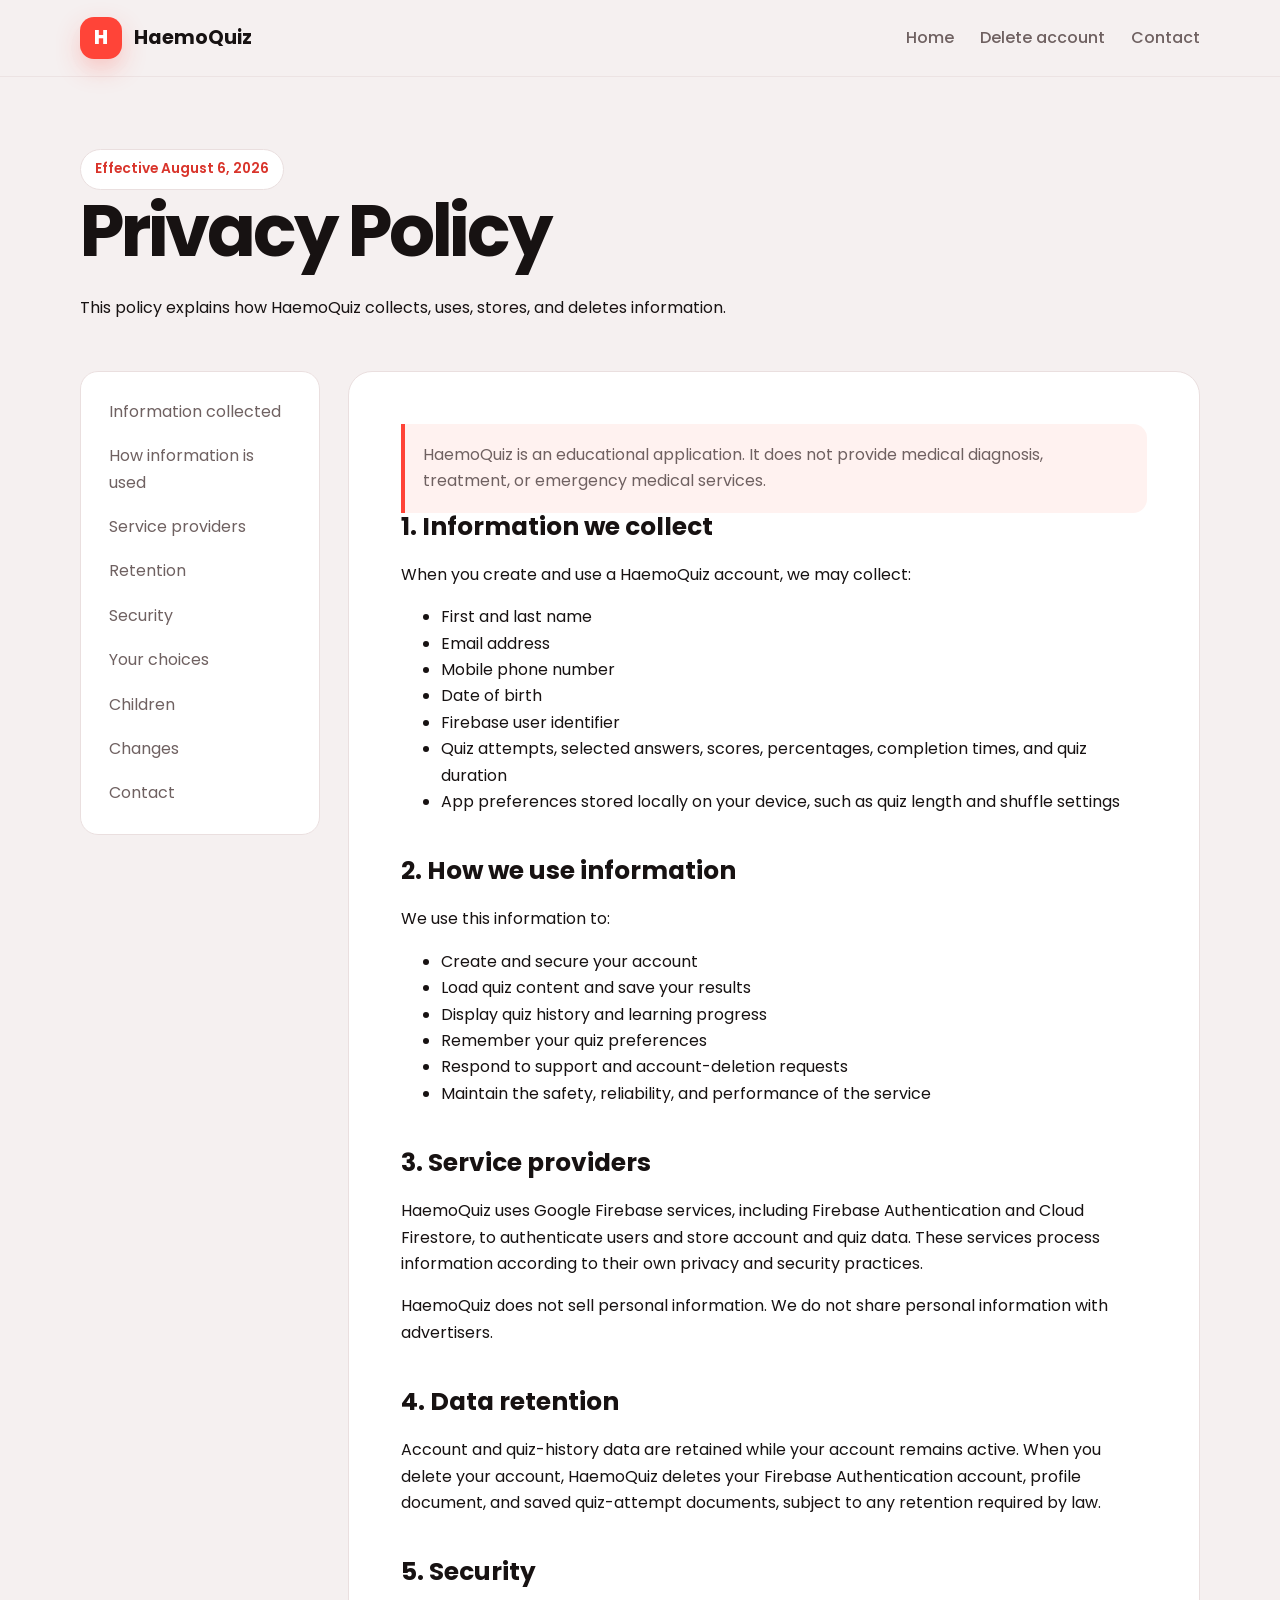
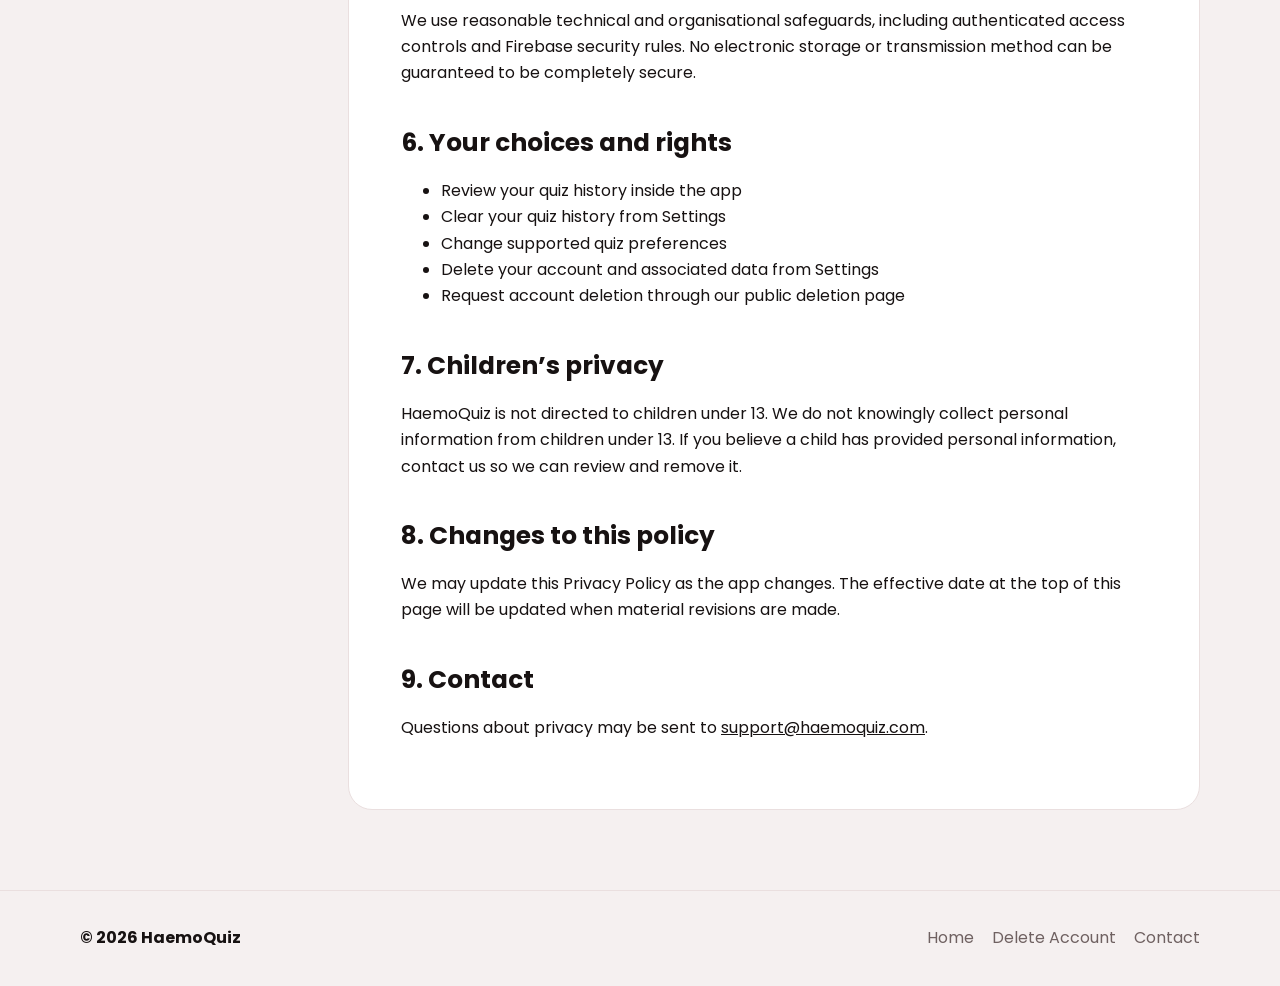
==== privacy-policy.html @ eb375ed3 "Publish HaemoQuiz website" ====
<!doctype html>
<html lang="en">
<head>
  <meta charset="utf-8">
  <meta name="viewport" content="width=device-width, initial-scale=1">
  <title>Privacy Policy — HaemoQuiz</title>
  <meta name="description" content="Privacy Policy for the HaemoQuiz mobile application.">
  <link rel="preconnect" href="https://fonts.googleapis.com">
  <link rel="preconnect" href="https://fonts.gstatic.com" crossorigin>
  <link href="https://fonts.googleapis.com/css2?family=Poppins:wght@400;500;600;700;800&display=swap" rel="stylesheet">
  <link rel="stylesheet" href="styles.css">
</head>
<body>
<header class="site-header"><div class="container nav"><a class="brand" href="index.html"><span class="brand-mark">H</span><span>HaemoQuiz</span></a><nav class="nav-links"><a href="index.html">Home</a><a href="delete-account.html">Delete account</a><a href="mailto:support@haemoquiz.com">Contact</a></nav></div></header>
<main>
  <section class="legal-hero"><div class="container"><span class="eyebrow">Effective August 6, 2026</span><h1>Privacy Policy</h1><p>This policy explains how HaemoQuiz collects, uses, stores, and deletes information.</p></div></section>
  <div class="container legal-layout">
    <aside class="legal-nav"><a href="#information">Information collected</a><a href="#use">How information is used</a><a href="#services">Service providers</a><a href="#retention">Retention</a><a href="#security">Security</a><a href="#choices">Your choices</a><a href="#children">Children</a><a href="#changes">Changes</a><a href="#contact">Contact</a></aside>
    <article class="legal-content">
      <div class="notice">HaemoQuiz is an educational application. It does not provide medical diagnosis, treatment, or emergency medical services.</div>
      <section id="information"><h2>1. Information we collect</h2><p>When you create and use a HaemoQuiz account, we may collect:</p><ul><li>First and last name</li><li>Email address</li><li>Mobile phone number</li><li>Date of birth</li><li>Firebase user identifier</li><li>Quiz attempts, selected answers, scores, percentages, completion times, and quiz duration</li><li>App preferences stored locally on your device, such as quiz length and shuffle settings</li></ul></section>
      <section id="use"><h2>2. How we use information</h2><p>We use this information to:</p><ul><li>Create and secure your account</li><li>Load quiz content and save your results</li><li>Display quiz history and learning progress</li><li>Remember your quiz preferences</li><li>Respond to support and account-deletion requests</li><li>Maintain the safety, reliability, and performance of the service</li></ul></section>
      <section id="services"><h2>3. Service providers</h2><p>HaemoQuiz uses Google Firebase services, including Firebase Authentication and Cloud Firestore, to authenticate users and store account and quiz data. These services process information according to their own privacy and security practices.</p><p>HaemoQuiz does not sell personal information. We do not share personal information with advertisers.</p></section>
      <section id="retention"><h2>4. Data retention</h2><p>Account and quiz-history data are retained while your account remains active. When you delete your account, HaemoQuiz deletes your Firebase Authentication account, profile document, and saved quiz-attempt documents, subject to any retention required by law.</p></section>
      <section id="security"><h2>5. Security</h2><p>We use reasonable technical and organisational safeguards, including authenticated access controls and Firebase security rules. No electronic storage or transmission method can be guaranteed to be completely secure.</p></section>
      <section id="choices"><h2>6. Your choices and rights</h2><ul><li>Review your quiz history inside the app</li><li>Clear your quiz history from Settings</li><li>Change supported quiz preferences</li><li>Delete your account and associated data from Settings</li><li>Request account deletion through our public deletion page</li></ul></section>
      <section id="children"><h2>7. Children’s privacy</h2><p>HaemoQuiz is not directed to children under 13. We do not knowingly collect personal information from children under 13. If you believe a child has provided personal information, contact us so we can review and remove it.</p></section>
      <section id="changes"><h2>8. Changes to this policy</h2><p>We may update this Privacy Policy as the app changes. The effective date at the top of this page will be updated when material revisions are made.</p></section>
      <section id="contact"><h2>9. Contact</h2><p>Questions about privacy may be sent to <a href="mailto:support@haemoquiz.com">support@haemoquiz.com</a>.</p></section>
    </article>
  </div>
</main>
<footer class="site-footer"><div class="container footer-grid"><strong>© 2026 HaemoQuiz</strong><div class="footer-links"><a href="index.html">Home</a><a href="delete-account.html">Delete Account</a><a href="mailto:support@haemoquiz.com">Contact</a></div></div></footer>
</body>
</html>
---- styles.css ----
:root {
  --primary: #ff4438;
  --primary-dark: #d9342b;
  --background: #f5f0f0;
  --surface: #ffffff;
  --text: #171212;
  --muted: #6f6161;
  --border: #eadfdf;
  --shadow: 0 18px 50px rgba(54, 28, 28, 0.10);
  --radius-lg: 28px;
  --radius-md: 18px;
  --max-width: 1120px;
}

* { box-sizing: border-box; }
html { scroll-behavior: smooth; }
body {
  margin: 0;
  font-family: "Poppins", system-ui, -apple-system, BlinkMacSystemFont, "Segoe UI", sans-serif;
  background: var(--background);
  color: var(--text);
  line-height: 1.65;
}
a { color: inherit; }
.container { width: min(calc(100% - 40px), var(--max-width)); margin: 0 auto; }
.site-header {
  position: sticky;
  top: 0;
  z-index: 50;
  background: rgba(245, 240, 240, 0.92);
  backdrop-filter: blur(16px);
  border-bottom: 1px solid rgba(234, 223, 223, 0.75);
}
.nav { min-height: 76px; display: flex; align-items: center; justify-content: space-between; gap: 24px; }
.brand { display: inline-flex; align-items: center; gap: 12px; text-decoration: none; font-size: 1.2rem; font-weight: 700; }
.brand-mark {
  width: 42px;
  height: 42px;
  border-radius: 14px;
  display: grid;
  place-items: center;
  background: var(--primary);
  color: #fff;
  font-weight: 800;
  box-shadow: 0 10px 25px rgba(255, 68, 56, 0.25);
}
.nav-links { display: flex; align-items: center; gap: 26px; }
.nav-links a { text-decoration: none; color: var(--muted); font-weight: 500; }
.nav-links a:hover, .nav-links a:focus-visible { color: var(--primary); }
.hero { padding: 92px 0 72px; }
.hero-grid { display: grid; grid-template-columns: 1.15fr 0.85fr; gap: 58px; align-items: center; }
.eyebrow {
  display: inline-flex;
  align-items: center;
  gap: 8px;
  padding: 8px 14px;
  border-radius: 999px;
  background: #fff;
  color: var(--primary-dark);
  font-size: 0.86rem;
  font-weight: 600;
  border: 1px solid var(--border);
}
h1, h2, h3 { line-height: 1.15; margin-top: 0; }
h1 { margin-bottom: 22px; font-size: clamp(2.9rem, 7vw, 5.6rem); letter-spacing: -0.045em; }
.hero p { max-width: 660px; font-size: 1.1rem; color: var(--muted); }
.hero-actions { display: flex; flex-wrap: wrap; gap: 14px; margin-top: 30px; }
.button {
  display: inline-flex;
  align-items: center;
  justify-content: center;
  min-height: 52px;
  padding: 0 24px;
  border-radius: 999px;
  text-decoration: none;
  font-weight: 600;
  border: 1px solid transparent;
  transition: transform 160ms ease, box-shadow 160ms ease, background 160ms ease;
}
.button:hover { transform: translateY(-2px); }
.button-primary { background: var(--primary); color: #fff; box-shadow: 0 14px 32px rgba(255, 68, 56, 0.25); }
.button-primary:hover { background: var(--primary-dark); }
.button-secondary { background: #fff; border-color: var(--border); color: var(--text); }
.hero-card {
  min-height: 520px;
  border-radius: 36px;
  background: linear-gradient(155deg, #fff 0%, #fff4f2 100%);
  padding: 34px;
  box-shadow: var(--shadow);
  border: 1px solid rgba(234, 223, 223, 0.8);
  display: flex;
  flex-direction: column;
  justify-content: space-between;
}
.quiz-preview { background: #fff; border-radius: 26px; padding: 26px; border: 1px solid var(--border); }
.quiz-preview small { color: var(--muted); font-weight: 600; }
.quiz-preview h3 { margin: 14px 0 20px; font-size: 1.35rem; }
.option { padding: 14px 16px; margin-top: 10px; border-radius: 14px; border: 1px solid var(--border); background: #fff; }
.option.active { border-color: var(--primary); background: #fff1ef; color: var(--primary-dark); font-weight: 600; }
.progress-row { display: flex; justify-content: space-between; gap: 18px; margin-top: 28px; }
.metric { flex: 1; padding: 18px; border-radius: 18px; background: #fff; border: 1px solid var(--border); }
.metric strong { display: block; font-size: 1.55rem; }
.section { padding: 78px 0; }
.section-title { max-width: 720px; margin-bottom: 34px; }
.section-title h2 { font-size: clamp(2rem, 5vw, 3.4rem); letter-spacing: -0.035em; }
.section-title p { color: var(--muted); }
.feature-grid { display: grid; grid-template-columns: repeat(4, 1fr); gap: 18px; }
.feature-card, .content-card { background: var(--surface); border: 1px solid var(--border); border-radius: var(--radius-md); padding: 24px; box-shadow: 0 12px 30px rgba(54, 28, 28, 0.05); }
.feature-icon { width: 48px; height: 48px; border-radius: 15px; display: grid; place-items: center; margin-bottom: 18px; background: #fff0ee; color: var(--primary); font-weight: 800; font-size: 1.2rem; }
.feature-card p, .content-card p, .content-card li { color: var(--muted); }
.about-panel { background: var(--text); color: #fff; border-radius: var(--radius-lg); padding: clamp(34px, 7vw, 68px); display: grid; grid-template-columns: 1fr 1fr; gap: 46px; align-items: center; }
.about-panel p { color: rgba(255, 255, 255, 0.72); }
.link-list { display: grid; gap: 12px; }
.link-list a { padding: 16px 18px; border-radius: 14px; background: rgba(255,255,255,0.08); text-decoration: none; }
.link-list a:hover { background: rgba(255,255,255,0.14); }
.legal-hero { padding: 72px 0 34px; }
.legal-hero h1 { font-size: clamp(2.5rem, 6vw, 4.5rem); }
.legal-layout { display: grid; grid-template-columns: 240px 1fr; gap: 28px; align-items: start; padding-bottom: 80px; }
.legal-nav { position: sticky; top: 100px; background: #fff; border: 1px solid var(--border); border-radius: 18px; padding: 18px; }
.legal-nav a { display: block; padding: 9px 10px; color: var(--muted); text-decoration: none; border-radius: 10px; }
.legal-nav a:hover { background: #fff2f0; color: var(--primary-dark); }
.legal-content { background: #fff; border: 1px solid var(--border); border-radius: 24px; padding: clamp(26px, 5vw, 52px); }
.legal-content section + section { margin-top: 42px; }
.legal-content h2 { font-size: 1.55rem; }
.notice { padding: 18px; border-left: 4px solid var(--primary); background: #fff2f0; border-radius: 0 14px 14px 0; color: var(--muted); }
.steps { counter-reset: step; display: grid; gap: 16px; padding: 0; list-style: none; }
.steps li { counter-increment: step; position: relative; padding: 20px 20px 20px 66px; background: #fff; border: 1px solid var(--border); border-radius: 16px; }
.steps li::before { content: counter(step); position: absolute; left: 18px; top: 17px; width: 32px; height: 32px; border-radius: 50%; display: grid; place-items: center; background: var(--primary); color: #fff; font-weight: 700; }
.site-footer { padding: 34px 0; border-top: 1px solid var(--border); }
.footer-grid { display: flex; justify-content: space-between; gap: 24px; align-items: center; }
.footer-links { display: flex; gap: 18px; flex-wrap: wrap; }
.footer-links a { color: var(--muted); text-decoration: none; }
.footer-links a:hover { color: var(--primary); }
@media (max-width: 900px) {
  .hero-grid, .about-panel, .legal-layout { grid-template-columns: 1fr; }
  .feature-grid { grid-template-columns: repeat(2, 1fr); }
  .legal-nav { position: static; }
}
@media (max-width: 680px) {
  .nav-links { display: none; }
  .hero { padding-top: 60px; }
  .feature-grid { grid-template-columns: 1fr; }
  .hero-card { min-height: auto; }
  .progress-row { flex-direction: column; }
  .footer-grid { align-items: flex-start; flex-direction: column; }
}
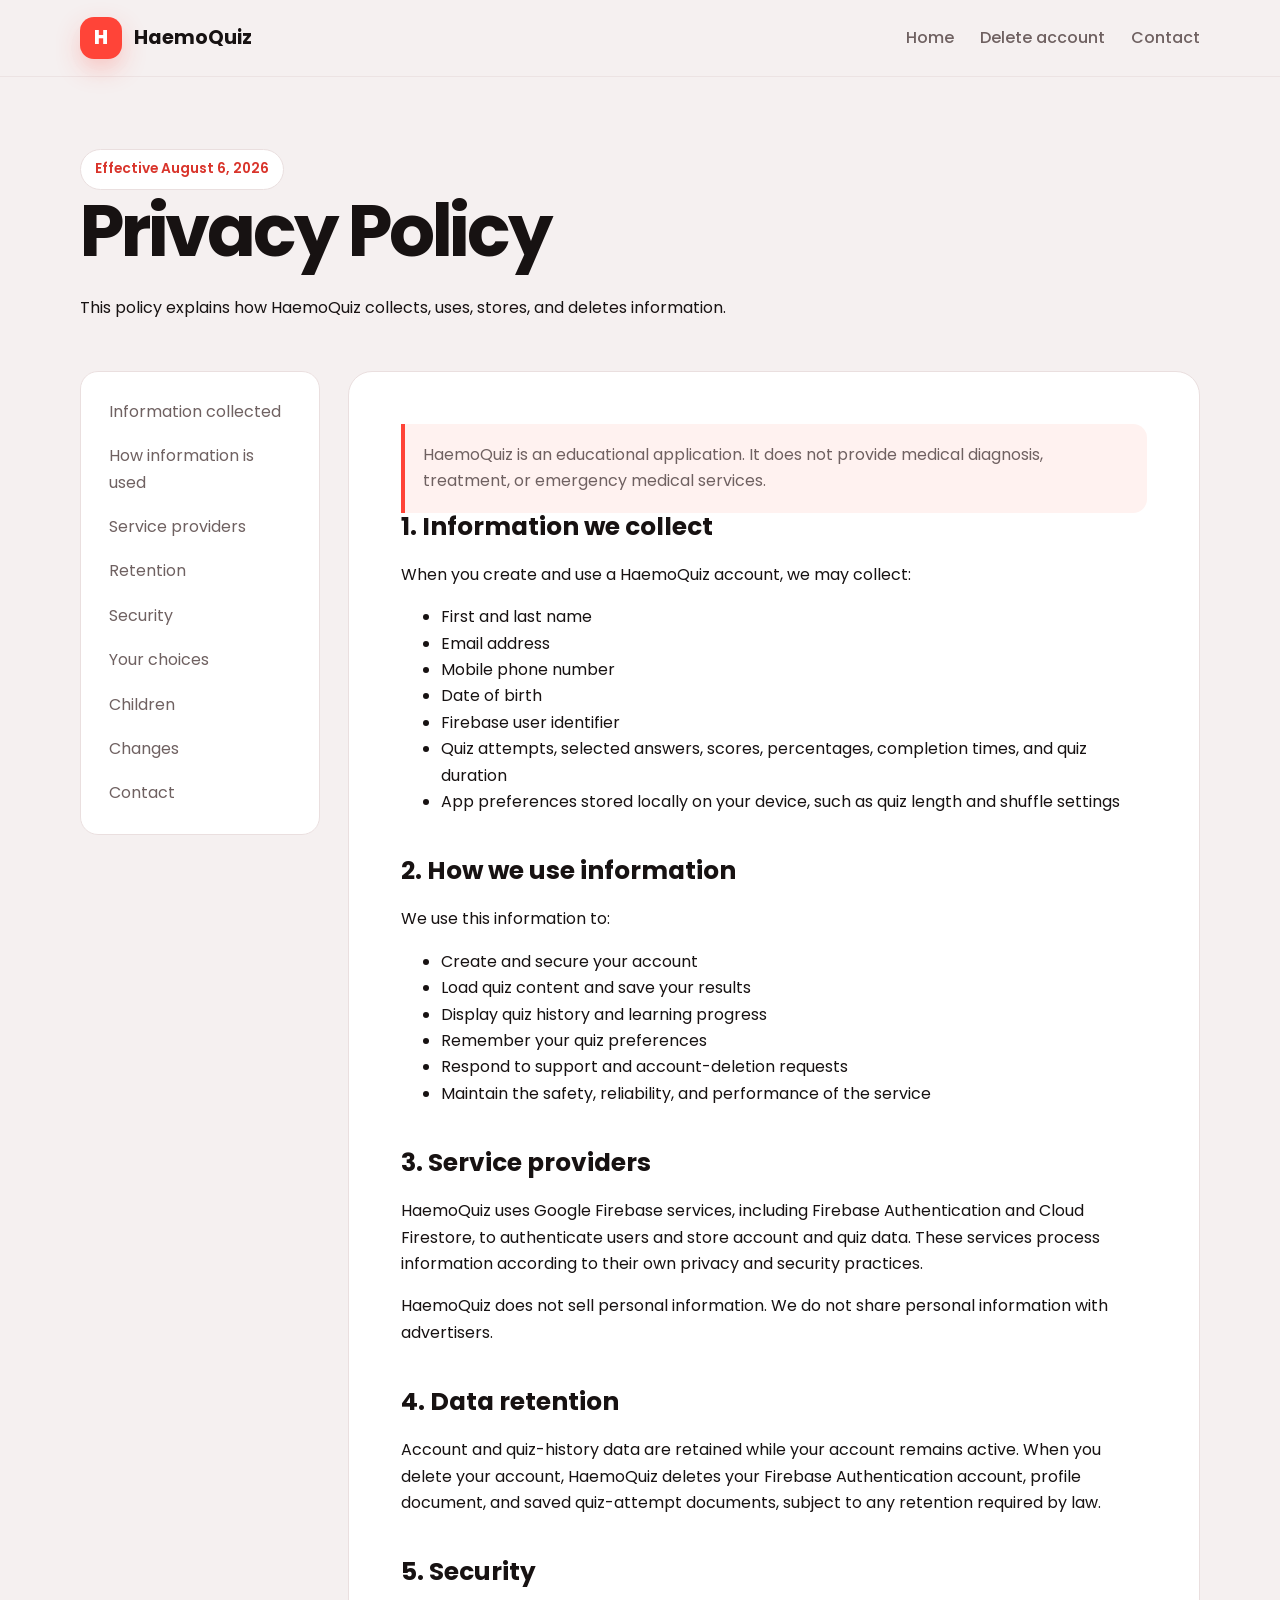
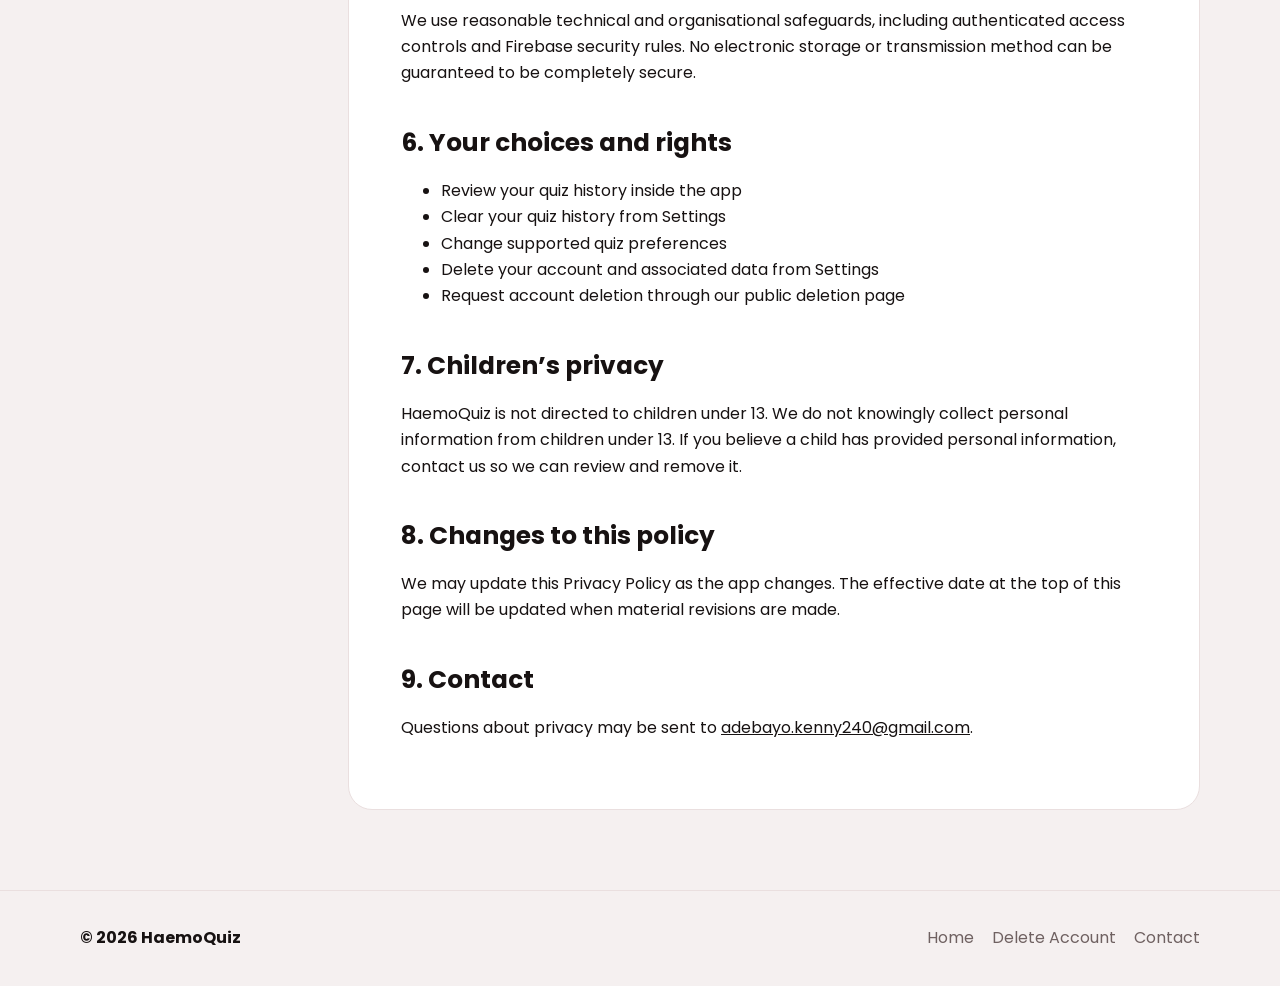
==== commit b4e71a74: "update privact policy.html" ====
--- a/privacy-policy.html
+++ b/privacy-policy.html
@@ -26,7 +26,7 @@
       <section id="choices"><h2>6. Your choices and rights</h2><ul><li>Review your quiz history inside the app</li><li>Clear your quiz history from Settings</li><li>Change supported quiz preferences</li><li>Delete your account and associated data from Settings</li><li>Request account deletion through our public deletion page</li></ul></section>
       <section id="children"><h2>7. Children’s privacy</h2><p>HaemoQuiz is not directed to children under 13. We do not knowingly collect personal information from children under 13. If you believe a child has provided personal information, contact us so we can review and remove it.</p></section>
       <section id="changes"><h2>8. Changes to this policy</h2><p>We may update this Privacy Policy as the app changes. The effective date at the top of this page will be updated when material revisions are made.</p></section>
-      <section id="contact"><h2>9. Contact</h2><p>Questions about privacy may be sent to <a href="mailto:support@haemoquiz.com">support@haemoquiz.com</a>.</p></section>
+      <section id="contact"><h2>9. Contact</h2><p>Questions about privacy may be sent to <a href="mailto:adebayo.kenny240@gmail.com">adebayo.kenny240@gmail.com</a>.</p></section>
     </article>
   </div>
 </main>
